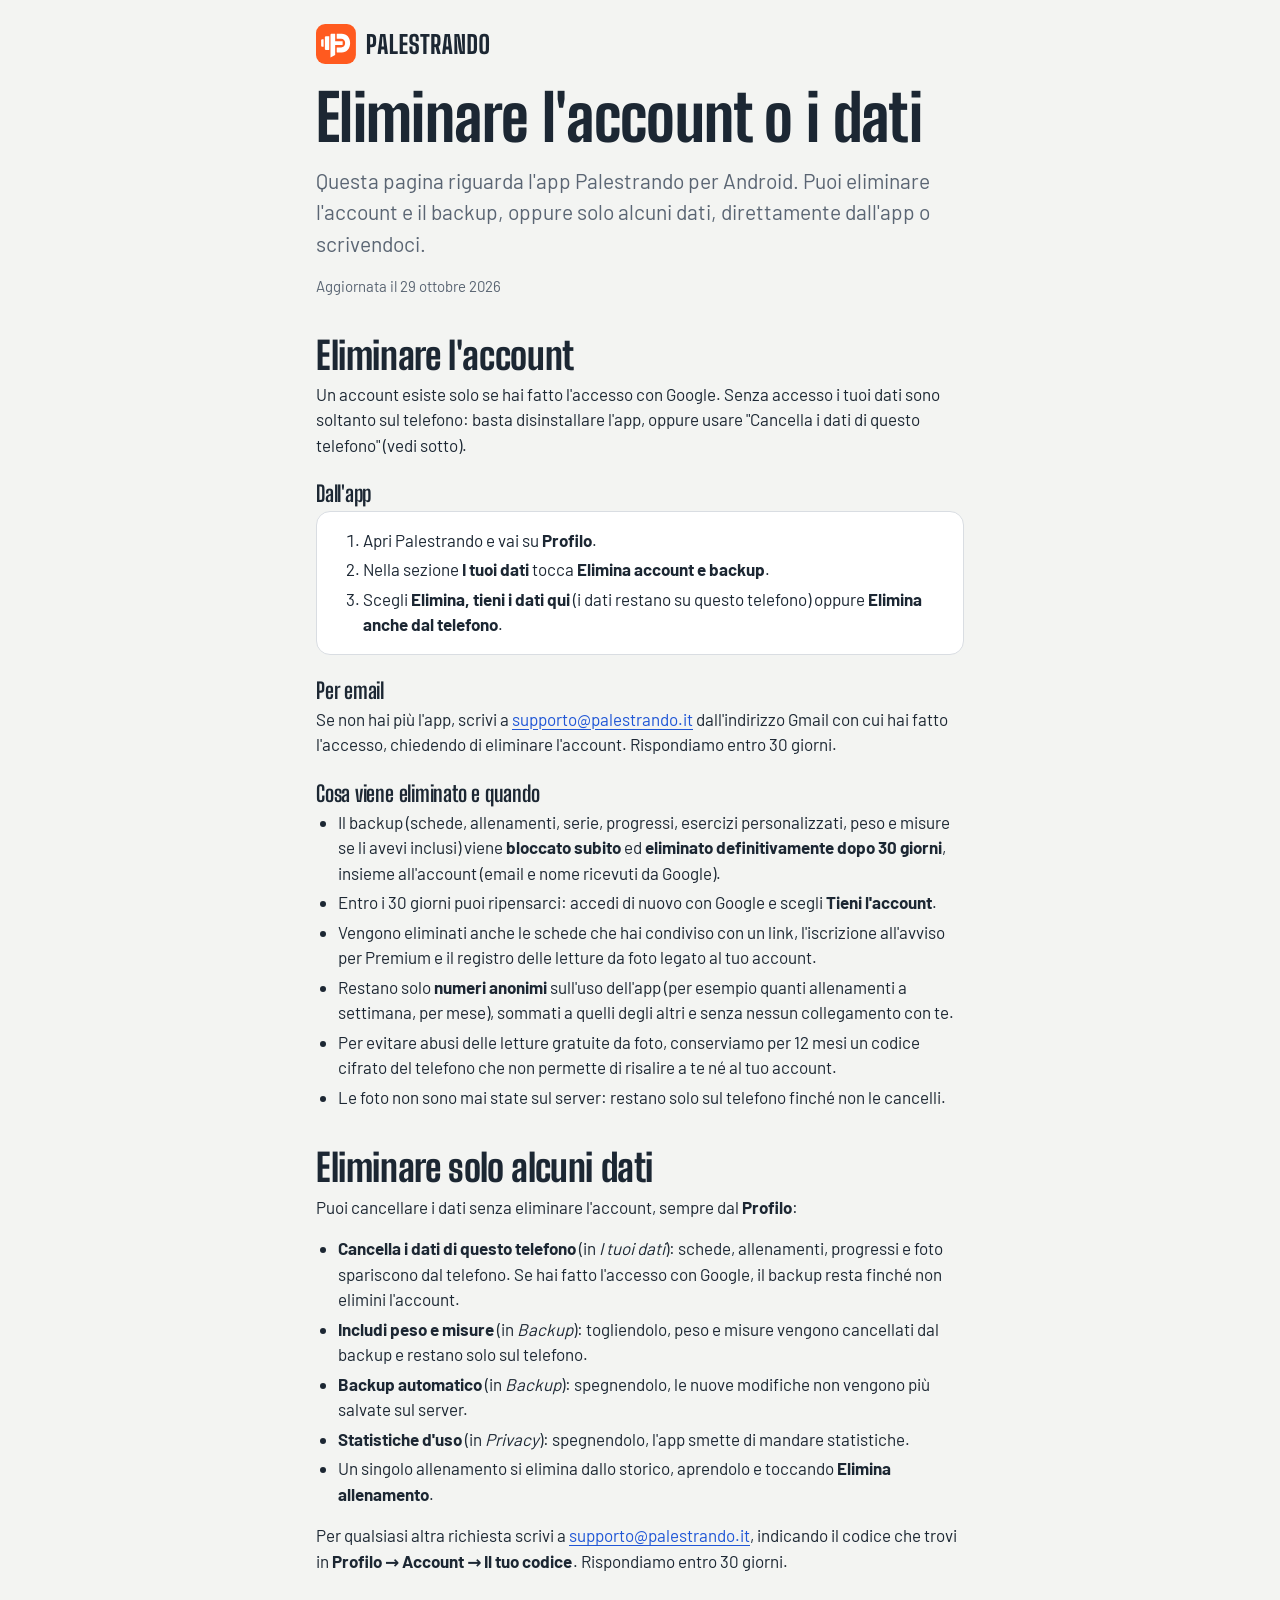
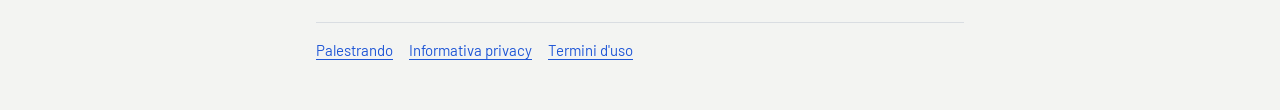
==== elimina-account/index.html @ cab0f7b2 "feat: account and data deletion page Co-Authored-By: Claude Opus 5.5 <noreply@anthropic.com>" ====
<!doctype html>
<html lang="it">
  <head>
    <meta charset="utf-8" />
    <meta name="viewport" content="width=device-width, initial-scale=1" />
    <title>Eliminare l'account o i dati · Palestrando</title>
    <meta
      name="description"
      content="Come eliminare il tuo account Palestrando e il backup, oppure solo alcuni dati, dall'app o per email."
    />
    <link rel="canonical" href="https://palestrando.it/elimina-account/" />
    <meta name="theme-color" content="#F3F4F2" media="(prefers-color-scheme: light)" />
    <meta name="theme-color" content="#121820" media="(prefers-color-scheme: dark)" />
    <link rel="icon" href="/assets/logo/palestrando-icona.svg" type="image/svg+xml" />
    <link rel="stylesheet" href="/assets/site.css" />
  </head>
  <body>
    <main class="doc">
      <header class="site-header">
        <a href="/" aria-label="Palestrando, pagina iniziale">
          <picture>
            <source
              srcset="/assets/logo/palestrando-logo-orizzontale-scuro.svg"
              media="(prefers-color-scheme: dark)"
            />
            <img
              src="/assets/logo/palestrando-logo-orizzontale.svg"
              alt="Palestrando"
              width="175"
              height="40"
            />
          </picture>
        </a>
      </header>

      <h1>Eliminare l'account o i dati</h1>
      <p class="lead">
        Questa pagina riguarda l'app Palestrando per Android. Puoi eliminare l'account e il backup,
        oppure solo alcuni dati, direttamente dall'app o scrivendoci.
      </p>
      <p class="updated">Aggiornata il 29 ottobre 2026</p>

      <h2 id="account">Eliminare l'account</h2>
      <p>
        Un account esiste solo se hai fatto l'accesso con Google. Senza accesso i tuoi dati sono
        soltanto sul telefono: basta disinstallare l'app, oppure usare "Cancella i dati di questo
        telefono" (vedi sotto).
      </p>
      <h3>Dall'app</h3>
      <div class="steps-box">
        <ol>
          <li>Apri Palestrando e vai su <strong>Profilo</strong>.</li>
          <li>Nella sezione <strong>I tuoi dati</strong> tocca <strong>Elimina account e backup</strong>.</li>
          <li>
            Scegli <strong>Elimina, tieni i dati qui</strong> (i dati restano su questo telefono) oppure
            <strong>Elimina anche dal telefono</strong>.
          </li>
        </ol>
      </div>
      <h3>Per email</h3>
      <p>
        Se non hai più l'app, scrivi a
        <a href="mailto:supporto@palestrando.it">supporto@palestrando.it</a> dall'indirizzo Gmail con
        cui hai fatto l'accesso, chiedendo di eliminare l'account. Rispondiamo entro 30 giorni.
      </p>
      <h3>Cosa viene eliminato e quando</h3>
      <ul>
        <li>
          Il backup (schede, allenamenti, serie, progressi, esercizi personalizzati, peso e misure se li
          avevi inclusi) viene <strong>bloccato subito</strong> ed
          <strong>eliminato definitivamente dopo 30 giorni</strong>, insieme all'account (email e nome
          ricevuti da Google).
        </li>
        <li>
          Entro i 30 giorni puoi ripensarci: accedi di nuovo con Google e scegli
          <strong>Tieni l'account</strong>.
        </li>
        <li>
          Vengono eliminati anche le schede che hai condiviso con un link, l'iscrizione all'avviso per
          Premium e il registro delle letture da foto legato al tuo account.
        </li>
        <li>
          Restano solo <strong>numeri anonimi</strong> sull'uso dell'app (per esempio quanti allenamenti
          a settimana, per mese), sommati a quelli degli altri e senza nessun collegamento con te.
        </li>
        <li>
          Per evitare abusi delle letture gratuite da foto, conserviamo per 12 mesi un codice cifrato
          del telefono che non permette di risalire a te né al tuo account.
        </li>
        <li>Le foto non sono mai state sul server: restano solo sul telefono finché non le cancelli.</li>
      </ul>

      <h2 id="dati">Eliminare solo alcuni dati</h2>
      <p>Puoi cancellare i dati senza eliminare l'account, sempre dal <strong>Profilo</strong>:</p>
      <ul>
        <li>
          <strong>Cancella i dati di questo telefono</strong> (in <em>I tuoi dati</em>): schede,
          allenamenti, progressi e foto spariscono dal telefono. Se hai fatto l'accesso con Google, il
          backup resta finché non elimini l'account.
        </li>
        <li>
          <strong>Includi peso e misure</strong> (in <em>Backup</em>): togliendolo, peso e misure vengono
          cancellati dal backup e restano solo sul telefono.
        </li>
        <li>
          <strong>Backup automatico</strong> (in <em>Backup</em>): spegnendolo, le nuove modifiche non
          vengono più salvate sul server.
        </li>
        <li>
          <strong>Statistiche d'uso</strong> (in <em>Privacy</em>): spegnendolo, l'app smette di mandare
          statistiche.
        </li>
        <li>Un singolo allenamento si elimina dallo storico, aprendolo e toccando <strong>Elimina allenamento</strong>.</li>
      </ul>
      <p>
        Per qualsiasi altra richiesta scrivi a
        <a href="mailto:supporto@palestrando.it">supporto@palestrando.it</a>, indicando il codice che trovi
        in <strong>Profilo → Account → Il tuo codice</strong>. Rispondiamo entro 30 giorni.
      </p>

      <nav class="doc-nav" aria-label="Altre pagine">
        <a href="/">Palestrando</a>
        <a href="/privacy/">Informativa privacy</a>
        <a href="/termini/">Termini d'uso</a>
      </nav>
    </main>
  </body>
</html>
---- assets/site.css ----
/*
 * palestrando.it: the "ferro e gesso" design system of the app (palestra/src/ui/theme.ts,
 * palestra/system-design). Chalk background, iron text and "now" panels, the Palestrando
 * orange on the one thing to do, plate colors only to name a workout, green/rust/gold only
 * for data.
 */

@font-face {
  font-family: 'Big Shoulders Display';
  src: url('fonts/big-shoulders-display-800.woff2') format('woff2');
  font-weight: 800;
  font-display: swap;
}
@font-face {
  font-family: 'Big Shoulders Display';
  src: url('fonts/big-shoulders-display-700.woff2') format('woff2');
  font-weight: 700;
  font-display: swap;
}
@font-face {
  font-family: 'Barlow';
  src: url('fonts/barlow-400.woff2') format('woff2');
  font-weight: 400;
  font-display: swap;
}
@font-face {
  font-family: 'Barlow';
  src: url('fonts/barlow-600.woff2') format('woff2');
  font-weight: 600;
  font-display: swap;
}
@font-face {
  font-family: 'Barlow';
  src: url('fonts/barlow-700.woff2') format('woff2');
  font-weight: 700;
  font-display: swap;
}

:root {
  color-scheme: light dark;
  --background: #f3f4f2;
  --surface: #ffffff;
  --border: #d9dde2;
  --text: #1c2733;
  --text-secondary: #5a6573;
  --primary: #1f56d6;
  --accent: #ff5a1f;
  --accent-pressed: #e04812;
  --accent-soft: #ffe8de;
  --on-accent: #ffffff;
  --success: #1e7d49;
  --disabled: #b8bec7;
  --ink: #1c2733;
  --ink-text: #aebbcb;
  --ink-line: rgba(255, 255, 255, 0.14);
  --ink-accent: #7fa6f5;
  --ink-success: #5ccb8c;
  --on-ink: #ffffff;
  --record: #e3a600;
  --plate-blue: #1f56d6;
  --plate-yellow: #f2b705;
  --plate-green: #2a9d5c;
  --on-plate-yellow: #1c2733;

  --display: 'Big Shoulders Display', 'Arial Narrow', sans-serif;
  --body: 'Barlow', system-ui, -apple-system, 'Segoe UI', Roboto, sans-serif;
  --xs: 4px;
  --sm: 8px;
  --md: 16px;
  --lg: 24px;
  --xl: 32px;
  --radius-md: 14px;
  --radius-lg: 20px;
  /* The page runs edge to edge: only the gutter grows with the screen. */
  --gutter: clamp(16px, 4.5vw, 96px);
}

/* The gym at night: iron background, chalk text, raised steel for the "now" panels. */
@media (prefers-color-scheme: dark) {
  :root {
    --background: #121820;
    --surface: #1b232d;
    --border: #2e3946;
    --text: #eceeea;
    --text-secondary: #a7b1bd;
    --primary: #7fa6f5;
    --accent-soft: #3a2219;
    --success: #5ccb8c;
    --disabled: #4b5562;
    --ink: #2b3a4e;
    --ink-text: #bcc8d6;
    --ink-line: rgba(255, 255, 255, 0.16);
    --ink-accent: #9dbbfa;
    --ink-success: #6fd69a;
    --record: #f2c230;
  }
}

*,
*::before,
*::after {
  box-sizing: border-box;
}

html {
  scroll-behavior: smooth;
}
@media (prefers-reduced-motion: reduce) {
  html {
    scroll-behavior: auto;
  }
}

body {
  margin: 0;
  background: var(--background);
  color: var(--text);
  font-family: var(--body);
  font-size: 17px;
  line-height: 1.5;
  -webkit-font-smoothing: antialiased;
}

img,
svg {
  display: block;
}

/* Components set their own display: `hidden` must still win. */
[hidden] {
  display: none !important;
}

a {
  color: var(--primary);
  text-underline-offset: 3px;
}

:focus-visible {
  outline: 3px solid var(--primary);
  outline-offset: 3px;
  border-radius: 4px;
}

.skip {
  position: absolute;
  left: var(--md);
  top: -60px;
  background: var(--surface);
  padding: var(--sm) var(--md);
  border-radius: var(--radius-md);
  z-index: 10;
}
.skip:focus {
  top: var(--md);
}

.wrap {
  padding: 0 var(--gutter);
}

/* --- Type ------------------------------------------------------------------------------ */

h1,
h2,
h3 {
  font-family: var(--display);
  font-weight: 800;
  line-height: 1.05;
  letter-spacing: -0.01em;
  margin: 0;
}
h1 {
  font-size: clamp(56px, 10vw, 280px);
  line-height: 0.88;
}
h2 {
  font-size: clamp(40px, 5vw, 88px);
  line-height: 0.95;
}
h3 {
  font-family: var(--display);
  font-weight: 700;
  font-size: 28px;
  line-height: 1.1;
}
p {
  margin: 0;
}
.lead {
  font-size: clamp(18px, 2.2vw, 21px);
  color: var(--text-secondary);
  max-width: 36em;
}
.eyebrow {
  font-weight: 600;
  font-size: 15px;
  color: var(--text-secondary);
}
.muted {
  color: var(--text-secondary);
}
.small {
  font-size: 15px;
}

/* --- Buttons --------------------------------------------------------------------------- */

/* The main action: orange, big and bold (white on orange is readable large only, 3:1). */
.button {
  display: inline-flex;
  align-items: center;
  justify-content: center;
  gap: var(--sm);
  min-height: 56px;
  padding: 0 var(--lg);
  border-radius: var(--radius-md);
  background: var(--accent);
  color: var(--on-accent);
  font-family: var(--body);
  font-weight: 700;
  font-size: 19px;
  text-decoration: none;
  transition: background-color 0.15s;
}
.button:hover,
.button:active {
  background: var(--accent-pressed);
}
.button.secondary {
  background: var(--surface);
  color: var(--text);
  border: 1.5px solid var(--border);
  font-weight: 600;
  font-size: 17px;
}
.button.secondary:hover {
  background: var(--background);
}

/* The action next to a title: an orange-rimmed pill on a soft fill. */
.pill-action {
  display: inline-flex;
  align-items: center;
  gap: var(--xs);
  min-height: 44px;
  padding: 0 var(--md);
  border-radius: 999px;
  border: 1.5px solid var(--accent);
  background: var(--accent-soft);
  color: var(--text);
  font-weight: 600;
  white-space: nowrap;
  text-decoration: none;
}
.pill-action svg {
  color: var(--accent);
}

/* --- Header ---------------------------------------------------------------------------- */

.site-header {
  padding: var(--md) 0;
}
.site-header img {
  height: 40px;
  width: auto;
}
/* Small phones: logo and pill must share 360 px. */
@media (max-width: 420px) {
  .site-header.over img {
    height: 32px;
  }
  .site-header.over .pill-action {
    min-height: 40px;
    padding: 0 12px;
    font-size: 15px;
  }
}
/* Home: the header floats over the hero, the pill over the iron panel. */
.site-header.over {
  position: absolute;
  inset: 0 0 auto;
  z-index: 2;
  display: flex;
  align-items: center;
  justify-content: space-between;
  gap: var(--md);
  padding: var(--lg) var(--gutter);
}

/* --- Hero: the whole first screen, text on chalk and the phone on an iron panel ----------- */

.hero {
  position: relative;
  display: grid;
  padding: 0;
}
.hero-text {
  display: grid;
  gap: var(--lg);
  justify-items: start;
  align-content: center;
  padding: 112px var(--gutter) 56px;
}
.hero h1 {
  /* Room for the descender of "palestra" under the tight leading. */
  padding-bottom: 0.1em;
}
/* Stacked hero (phones, tablets upright): the headline takes the width it has. */
@media (max-width: 999px) {
  .hero h1 {
    font-size: clamp(56px, 15vw, 150px);
  }
}
.hero h1 span {
  display: block;
}
.hero-actions {
  display: flex;
  flex-wrap: wrap;
  align-items: center;
  gap: var(--md) var(--lg);
}
.hero-note {
  font-size: 15px;
  color: var(--text-secondary);
}
.hero-stage {
  position: relative;
  overflow: hidden;
  display: grid;
  place-items: center;
  padding: 56px var(--gutter);
  background: var(--ink);
}
/* A weight plate seen from the front, cropped by the panel. */
.stage-plate {
  position: absolute;
  width: max(560px, 120%);
  right: -45%;
  bottom: -35%;
  fill: none;
  stroke: var(--ink-line);
  stroke-width: 1.5;
}
.hero-stage .phone {
  position: relative;
}
@media (min-width: 1000px) {
  .hero {
    grid-template-columns: minmax(0, 1.45fr) minmax(440px, 1fr);
    min-height: 100vh;
    min-height: 100svh;
  }
  .hero-text {
    padding-top: 120px;
    padding-bottom: 80px;
  }
  .hero-stage {
    padding-top: 112px;
  }
}
/* On big screens the phone grows with the panel. */
@media (min-width: 1800px) {
  .hero-stage .phone {
    zoom: 1.3;
  }
}
@media (min-width: 2400px) {
  .hero-stage .phone {
    zoom: 1.55;
  }
}

/* One entrance: the headline rises line by line, the phone follows. */
@media (prefers-reduced-motion: no-preference) {
  .hero h1 span,
  .hero-stage .phone {
    animation: rise 0.7s cubic-bezier(0.2, 0.7, 0.2, 1) both;
  }
  .hero h1 span:nth-child(2) {
    animation-delay: 0.08s;
  }
  .hero h1 span:nth-child(3) {
    animation-delay: 0.16s;
  }
  .hero-stage .phone {
    animation-delay: 0.28s;
  }
}
@keyframes rise {
  from {
    opacity: 0;
    transform: translateY(0.4em);
  }
}

/* --- Phone mockup: the workout screen, drawn with the app's own components --------------- */

.phone {
  justify-self: center;
  width: min(340px, 100%);
  padding: 10px;
  border-radius: 44px;
  background: #0b1016;
  box-shadow: 0 30px 60px -30px rgba(28, 39, 51, 0.55);
}
.screen {
  --background: #f3f4f2;
  --surface: #ffffff;
  --border: #d9dde2;
  --text: #1c2733;
  --text-secondary: #5a6573;
  --ink: #1c2733;
  --ink-text: #aebbcb;
  --ink-line: rgba(255, 255, 255, 0.14);
  --ink-accent: #7fa6f5;
  --ink-success: #5ccb8c;
  --success: #1e7d49;
  border-radius: 34px;
  overflow: hidden;
  background: var(--background);
  color: var(--text);
  padding: 18px 16px 16px;
  display: grid;
  gap: 12px;
  font-size: 14px;
  line-height: 1.35;
}
@media (prefers-color-scheme: dark) {
  .screen {
    --background: #121820;
    --surface: #1b232d;
    --border: #2e3946;
    --text: #eceeea;
    --text-secondary: #a7b1bd;
    --ink: #2b3a4e;
    --ink-text: #bcc8d6;
    --ink-line: rgba(255, 255, 255, 0.16);
    --ink-accent: #9dbbfa;
    --ink-success: #6fd69a;
    --success: #5ccb8c;
  }
}
.screen-top {
  display: flex;
  align-items: center;
  gap: 10px;
}
.plate {
  flex: none;
  display: grid;
  place-items: center;
  width: 34px;
  height: 34px;
  border-radius: 50%;
  font-family: var(--display);
  font-weight: 800;
  font-size: 20px;
  box-shadow: inset 0 0 0 3px rgba(0, 0, 0, 0.12);
}
.plate.yellow {
  background: var(--plate-yellow);
  color: var(--on-plate-yellow);
}
.plate.blue {
  background: var(--plate-blue);
  color: #fff;
}
.plate.green {
  background: var(--plate-green);
  color: #fff;
}
.screen-title {
  font-family: var(--display);
  font-weight: 800;
  font-size: 22px;
  line-height: 1;
  flex: 1;
  white-space: nowrap;
  overflow: hidden;
  text-overflow: ellipsis;
}
.screen-count {
  font-weight: 600;
  font-size: 13px;
}
.segments {
  display: grid;
  grid-template-columns: repeat(6, 1fr);
  gap: 4px;
}
.segments span {
  height: 5px;
  border-radius: 999px;
  background: var(--border);
}
.segments .done {
  background: var(--success);
}
.segments .now {
  background: var(--text);
}
.exercise {
  display: flex;
  gap: 12px;
  align-items: center;
}
.exercise-image {
  flex: none;
  width: 64px;
  height: 64px;
  border-radius: 14px;
  background: #d9f2fd;
  display: grid;
  place-items: center;
  color: #1c2733;
}
.exercise-name {
  font-family: var(--display);
  font-weight: 800;
  font-size: 24px;
  line-height: 1.05;
}
.sets {
  display: grid;
  grid-template-columns: repeat(4, 1fr);
  gap: 6px;
}
.set {
  border-radius: 10px;
  padding: 6px 8px;
  background: var(--surface);
  border: 1px solid var(--border);
  font-size: 12px;
}
.set b {
  display: block;
  font-family: var(--display);
  font-weight: 700;
  font-size: 16px;
  white-space: nowrap;
}
@media (max-width: 400px) {
  .set {
    padding: 6px;
  }
  .set b {
    font-size: 14px;
  }
}
.set.done {
  border-color: var(--success);
  color: var(--success);
}
.set.now {
  background: var(--ink);
  border-color: var(--ink);
  color: var(--ink-text);
}
.set.now b {
  color: #fff;
}
.now-panel {
  background: var(--ink);
  color: #fff;
  border-radius: 20px;
  padding: 14px 16px 16px;
  display: grid;
  gap: 6px;
  justify-items: center;
}
.now-label {
  color: var(--ink-accent);
  font-weight: 600;
  font-size: 13px;
  justify-self: start;
}
.hero-numbers {
  display: flex;
  align-items: baseline;
  gap: 10px;
  font-family: var(--display);
  font-weight: 800;
  font-size: 56px;
  line-height: 1;
}
.hero-numbers small {
  font-size: 22px;
  color: var(--ink-text);
  margin-left: 2px;
}
.hero-numbers .times {
  font-size: 30px;
  color: var(--ink-text);
}
.coach {
  font-size: 13px;
  color: var(--ink-text);
  text-align: center;
}
.coach strong {
  color: var(--ink-success);
  font-weight: 600;
}
.strip {
  display: flex;
  justify-content: center;
  align-items: baseline;
  gap: 8px;
  color: var(--text-secondary);
  font-size: 13px;
}
.strip b {
  font-family: var(--display);
  font-weight: 800;
  font-size: 26px;
  color: var(--text);
}
.screen-button {
  border-radius: 14px;
  background: var(--accent);
  color: var(--on-accent);
  font-weight: 700;
  font-size: 19px;
  text-align: center;
  padding: 18px 0;
}

/* --- Sections: full-width rows, separated by background rather than boxes ---------------- */

section {
  padding: clamp(64px, 8vw, 128px) 0;
}
section.surface {
  background: var(--surface);
}
.section-head {
  display: grid;
  gap: var(--md);
  align-content: start;
  margin-bottom: var(--xl);
  max-width: 44em;
}
/* Title on the left, content across the rest of the width. */
@media (min-width: 1100px) {
  .split {
    display: grid;
    grid-template-columns: minmax(300px, 0.75fr) minmax(0, 2fr);
    gap: clamp(48px, 6vw, 128px);
    align-items: start;
  }
  .split .section-head {
    position: sticky;
    top: var(--xl);
    margin-bottom: 0;
  }
}

/* The three steps run across the screen, divided by rules. */
.steps {
  display: grid;
  padding: 0;
  margin: 0;
  list-style: none;
  border-top: 2px solid var(--text);
}
.steps li {
  display: grid;
  gap: var(--sm);
  align-content: start;
  padding: var(--lg) 0 var(--xl);
}
.steps li + li {
  border-top: 1px solid var(--border);
}
.steps .muted {
  max-width: 34em;
}
@media (min-width: 820px) {
  .steps {
    grid-template-columns: repeat(3, 1fr);
  }
  .steps li {
    padding: var(--lg) clamp(24px, 3vw, 56px) 0;
  }
  .steps li:first-child {
    padding-left: 0;
  }
  .steps li + li {
    border-top: 0;
    border-left: 1px solid var(--border);
  }
}
/* Tablets upright: number beside the text, so the stacked steps fill the row. */
@media (min-width: 560px) and (max-width: 819px) {
  .steps li {
    grid-template-columns: 112px 1fr;
    column-gap: var(--lg);
  }
  .steps .step-number {
    grid-row: span 2;
    margin-bottom: 0;
  }
}
.step-number {
  font-family: var(--display);
  font-weight: 800;
  font-size: clamp(96px, 10vw, 176px);
  line-height: 0.85;
  margin-bottom: var(--md);
}

.features {
  display: grid;
  column-gap: var(--xl);
}
.features article {
  display: grid;
  gap: var(--sm);
  align-content: start;
  padding: var(--lg) 0 var(--xl);
  border-top: 1px solid var(--border);
}
@media (min-width: 640px) {
  .features {
    grid-template-columns: repeat(2, 1fr);
  }
}
@media (min-width: 1100px) {
  .features {
    grid-template-columns: repeat(3, 1fr);
  }
}
.card {
  background: var(--surface);
  border: 1px solid var(--border);
  border-radius: var(--radius-lg);
  padding: var(--lg);
  display: grid;
  gap: var(--sm);
  align-content: start;
}
.feature-icon {
  width: 48px;
  height: 48px;
  border-radius: 14px;
  background: var(--background);
  display: grid;
  place-items: center;
  color: var(--text);
  margin-bottom: var(--xs);
}
.premium-tag {
  display: inline-flex;
  align-items: center;
  gap: 6px;
  font-size: 14px;
  font-weight: 600;
  color: var(--text-secondary);
}

/* --- Progress ---------------------------------------------------------------------------- */

.progress {
  align-items: center;
}
.chart-card {
  margin: 0;
  gap: var(--md);
  padding: clamp(16px, 3vw, 48px);
}
@media (min-width: 1100px) {
  .chart-card {
    grid-template-columns: 1.3fr 1fr;
    gap: clamp(32px, 4vw, 64px);
    align-items: end;
  }
}
.chart {
  position: relative;
  display: grid;
  grid-template-columns: repeat(8, 1fr);
  align-items: end;
  gap: clamp(4px, 1.5vw, 14px);
  height: 240px;
  padding-top: 24px;
}
.goal-line {
  position: absolute;
  left: 0;
  right: 0;
  /* 3 workouts (38 px each) above the date under the bars (18 px line, 4 px gap). */
  bottom: 136px;
  border-top: 2px dashed var(--text-secondary);
  opacity: 0.6;
}
.goal-label {
  position: absolute;
  right: 0;
  transform: translateY(-120%);
  font-size: 13px;
  color: var(--text-secondary);
  background: var(--surface);
  padding-left: 6px;
}
.bar {
  display: grid;
  justify-items: center;
  gap: 4px;
  font-size: 12px;
  line-height: 18px;
  white-space: nowrap;
  color: var(--text-secondary);
}
.bar b {
  font-family: var(--display);
  font-weight: 700;
  font-size: 18px;
  line-height: 22px;
  color: var(--text);
}
.bar span {
  width: 100%;
  border-radius: 6px 6px 3px 3px;
  background: var(--disabled);
}
.bar.on span {
  background: var(--success);
}
.bar.current span {
  background: transparent;
  border: 2px solid var(--disabled);
}
.loads {
  display: grid;
  border-top: 1px solid var(--border);
}
.load {
  display: grid;
  grid-template-columns: auto 1fr auto;
  gap: var(--md);
  align-items: center;
  padding: 12px 0;
  border-bottom: 1px solid var(--border);
}
.load-name {
  font-weight: 600;
}
.load-values {
  font-family: var(--display);
  font-weight: 700;
  font-size: 20px;
  color: var(--text-secondary);
  text-align: right;
  white-space: nowrap;
}
.load-gain {
  display: inline-block;
  min-width: 3.4em;
  margin-left: var(--sm);
  font-weight: 800;
  font-size: 22px;
  color: var(--success);
}
@media (max-width: 480px) {
  .load {
    gap: 12px;
  }
  .load-values {
    font-size: 17px;
  }
  .load-gain {
    font-size: 19px;
    min-width: 2.8em;
  }
}

/* --- Privacy ----------------------------------------------------------------------------- */

.privacy {
  display: grid;
  column-gap: var(--xl);
  padding: 0;
  margin: 0;
  list-style: none;
}
@media (min-width: 820px) {
  .privacy {
    grid-template-columns: repeat(2, 1fr);
  }
}
.privacy li {
  display: flex;
  gap: var(--md);
  align-items: flex-start;
  padding: var(--lg) 0;
  border-top: 1px solid var(--border);
}
.privacy svg {
  flex: none;
  color: var(--success);
  margin-top: 2px;
}

/* --- Closing band and footer --------------------------------------------------------------- */

.band {
  background: var(--ink);
  color: var(--on-ink);
}
.band .wrap {
  display: grid;
  gap: var(--lg);
  justify-items: start;
}
.band .muted {
  color: var(--ink-text);
  max-width: 34em;
}
.band-brand {
  display: flex;
  align-items: center;
  gap: var(--lg);
}
.band-brand img {
  width: 80px;
  height: 80px;
}
@media (max-width: 600px) {
  .band-brand {
    flex-direction: column;
    align-items: flex-start;
  }
}
@media (min-width: 820px) {
  .band .wrap {
    grid-template-columns: 1fr auto;
    align-items: center;
  }
}
.store {
  display: inline-flex;
  align-items: center;
  gap: 10px;
  min-height: 56px;
  padding: 0 var(--lg);
  border-radius: var(--radius-md);
  border: 1.5px solid var(--ink-line);
  color: var(--on-ink);
  font-weight: 600;
}

.site-footer {
  padding: 40px 0 56px;
  color: var(--text-secondary);
  font-size: 15px;
}
.site-footer .wrap {
  display: grid;
  gap: var(--md);
}
@media (min-width: 820px) {
  .site-footer .wrap {
    grid-template-columns: auto 1fr;
    gap: var(--xl);
    align-items: center;
  }
  .site-footer p {
    justify-self: end;
    text-align: right;
  }
}
.footer-brand {
  display: flex;
  align-items: center;
  gap: var(--sm);
  color: var(--text);
  font-family: var(--display);
  font-weight: 800;
  font-size: 20px;
  letter-spacing: 0.04em;
}
.footer-brand img {
  width: 28px;
  height: 28px;
}

/* --- Small pages (shared plan, 404) ------------------------------------------------------- */

.narrow {
  max-width: 520px;
  margin: 0 auto;
  padding: var(--lg) var(--md) 48px;
  display: grid;
  gap: var(--md);
}
.narrow .site-header {
  padding: 0 0 var(--sm);
}
.now-card {
  background: var(--ink);
  color: var(--on-ink);
  border-radius: var(--radius-lg);
  padding: var(--lg);
  display: grid;
  gap: var(--sm);
}
.now-card .label {
  color: var(--ink-accent);
  font-weight: 600;
  font-size: 15px;
}
.now-card h1 {
  font-size: 40px;
}
.code {
  font-family: var(--display);
  font-weight: 800;
  font-size: 48px;
  letter-spacing: 0.08em;
  line-height: 1;
}
.narrow .button {
  width: 100%;
}

/* --- Documents (privacy, terms, account deletion) --------------------------------------- */

.doc {
  max-width: 680px;
  margin: 0 auto;
  padding: var(--lg) var(--md) 48px;
}
.doc .site-header {
  padding: 0 0 var(--lg);
}
.doc h1 {
  font-size: clamp(44px, 8vw, 64px);
  line-height: 0.95;
}
.doc h2 {
  font-size: clamp(30px, 5vw, 38px);
  margin: 40px 0 var(--sm);
  scroll-margin-top: var(--md);
}
.doc h3 {
  font-size: 22px;
  margin: var(--lg) 0 var(--xs);
}
.doc p,
.doc ul,
.doc ol {
  margin: 0 0 var(--md);
}
.doc ul,
.doc ol {
  padding-left: 1.3em;
}
.doc li + li {
  margin-top: var(--xs);
}
.doc .lead {
  margin-top: var(--md);
}
.doc .updated {
  margin-top: var(--sm);
  font-size: 15px;
  color: var(--text-secondary);
}
.doc .steps-box {
  background: var(--surface);
  border: 1px solid var(--border);
  border-radius: var(--radius-md);
  padding: var(--md) var(--lg);
  margin: 0 0 var(--md);
}
.doc .steps-box ol {
  margin: 0;
}
.doc-nav {
  display: flex;
  flex-wrap: wrap;
  gap: var(--md);
  margin-top: 48px;
  padding-top: var(--md);
  border-top: 1px solid var(--border);
  font-size: 15px;
}
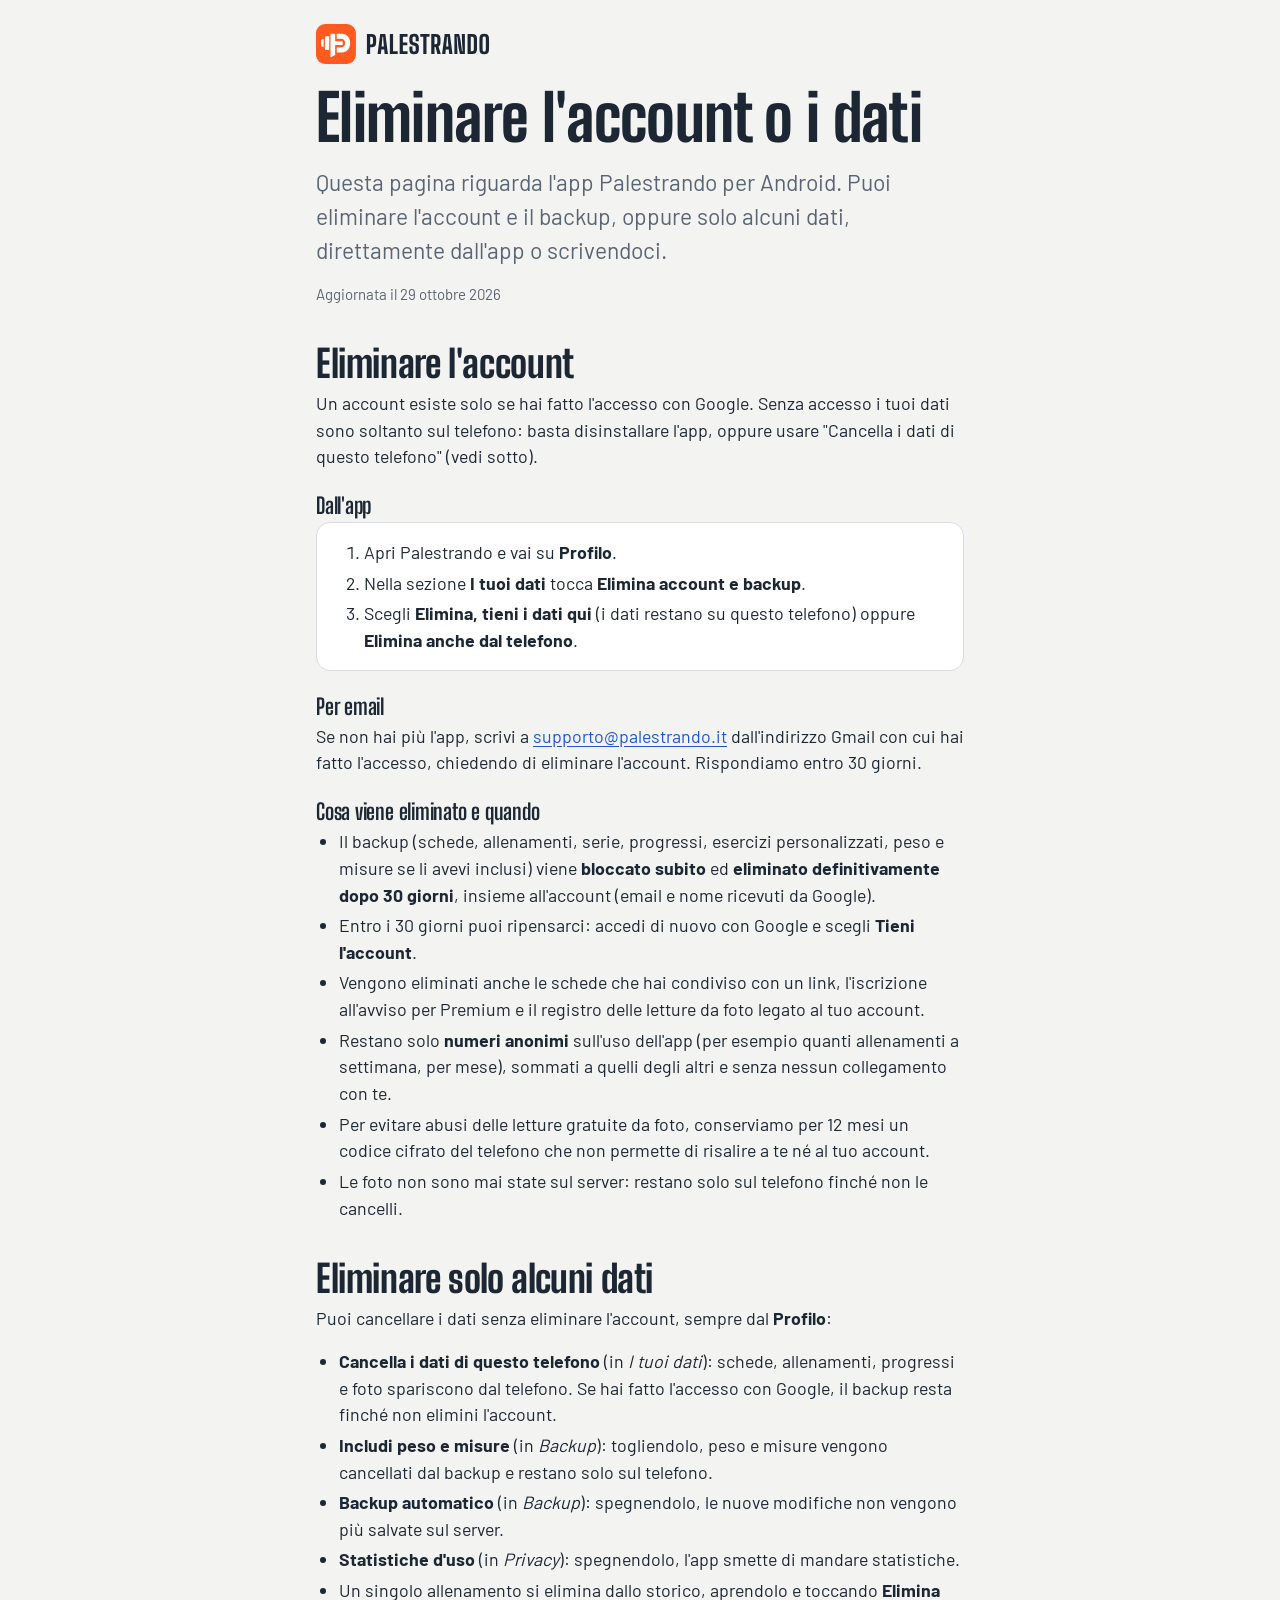
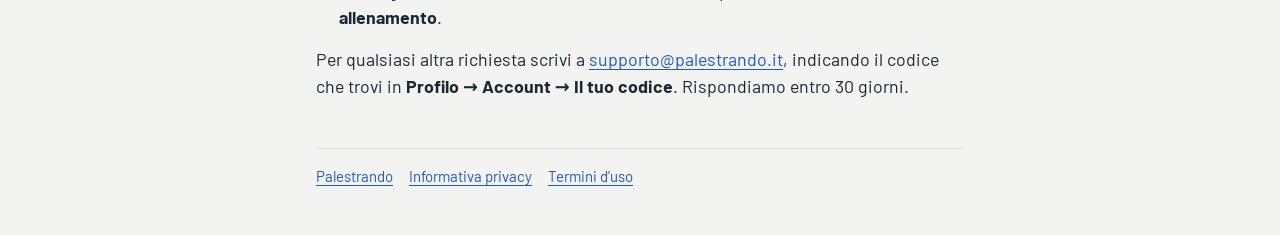
==== commit 92b68940: "feat(seo): sitemap, robots, structured data and beginner FAQ; larger desktop type - robots.txt and s" ====
--- a/elimina-account/index.html
+++ b/elimina-account/index.html
@@ -12,6 +12,8 @@
     <meta name="theme-color" content="#F3F4F2" media="(prefers-color-scheme: light)" />
     <meta name="theme-color" content="#121820" media="(prefers-color-scheme: dark)" />
     <link rel="icon" href="/assets/logo/palestrando-icona.svg" type="image/svg+xml" />
+    <link rel="icon" href="/assets/icons/palestrando-icona-48.png" sizes="48x48" />
+    <link rel="apple-touch-icon" href="/assets/icons/palestrando-icona-192.png" />
     <link rel="stylesheet" href="/assets/site.css" />
   </head>
   <body>
--- a/assets/site.css
+++ b/assets/site.css
@@ -116,7 +116,8 @@
   background: var(--background);
   color: var(--text);
   font-family: var(--body);
-  font-size: 17px;
+  /* 17 px on phones, up to 20 px on wide desktops so the copy keeps pace with the headlines. */
+  font-size: clamp(17px, 0.45vw + 12px, 20px);
   line-height: 1.5;
   -webkit-font-smoothing: antialiased;
 }
@@ -181,20 +182,20 @@
 h3 {
   font-family: var(--display);
   font-weight: 700;
-  font-size: 28px;
+  font-size: clamp(26px, 1vw + 14px, 36px);
   line-height: 1.1;
 }
 p {
   margin: 0;
 }
 .lead {
-  font-size: clamp(18px, 2.2vw, 21px);
+  font-size: clamp(18px, 1vw + 10px, 27px);
   color: var(--text-secondary);
   max-width: 36em;
 }
 .eyebrow {
   font-weight: 600;
-  font-size: 15px;
+  font-size: clamp(16px, 0.9vw + 8px, 26px);
   color: var(--text-secondary);
 }
 .muted {
@@ -219,7 +220,7 @@
   color: var(--on-accent);
   font-family: var(--body);
   font-weight: 700;
-  font-size: 19px;
+  font-size: clamp(19px, 0.4vw + 14px, 22px);
   text-decoration: none;
   transition: background-color 0.15s;
 }
@@ -323,7 +324,7 @@
   gap: var(--md) var(--lg);
 }
 .hero-note {
-  font-size: 15px;
+  font-size: clamp(15px, 0.5vw + 9px, 19px);
   color: var(--text-secondary);
 }
 .hero-stage {
@@ -756,9 +757,27 @@
   display: inline-flex;
   align-items: center;
   gap: 6px;
-  font-size: 14px;
+  font-size: 0.85em;
   font-weight: 600;
   color: var(--text-secondary);
+}
+
+/* Questions of a beginner: two columns of question and answer, divided by rules. */
+.faq {
+  display: grid;
+  column-gap: var(--xl);
+}
+.faq article {
+  display: grid;
+  gap: var(--sm);
+  align-content: start;
+  padding: var(--lg) 0 var(--xl);
+  border-top: 1px solid var(--border);
+}
+@media (min-width: 820px) {
+  .faq {
+    grid-template-columns: repeat(2, 1fr);
+  }
 }
 
 /* --- Progress ---------------------------------------------------------------------------- */
@@ -800,7 +819,7 @@
   position: absolute;
   right: 0;
   transform: translateY(-120%);
-  font-size: 13px;
+  font-size: clamp(13px, 0.3vw + 10px, 16px);
   color: var(--text-secondary);
   background: var(--surface);
   padding-left: 6px;
@@ -809,7 +828,7 @@
   display: grid;
   justify-items: center;
   gap: 4px;
-  font-size: 12px;
+  font-size: clamp(12px, 0.3vw + 9px, 15px);
   line-height: 18px;
   white-space: nowrap;
   color: var(--text-secondary);
@@ -927,6 +946,9 @@
 .band-brand img {
   width: 80px;
   height: 80px;
+}
+.band-brand h2 {
+  margin-bottom: var(--sm);
 }
 @media (max-width: 600px) {
   .band-brand {
@@ -955,7 +977,7 @@
 .site-footer {
   padding: 40px 0 56px;
   color: var(--text-secondary);
-  font-size: 15px;
+  font-size: 0.88em;
 }
 .site-footer .wrap {
   display: grid;
@@ -971,6 +993,15 @@
     justify-self: end;
     text-align: right;
   }
+  .footer-nav {
+    grid-column: 1 / -1;
+    justify-self: end;
+  }
+}
+.footer-nav {
+  display: flex;
+  flex-wrap: wrap;
+  gap: var(--sm) var(--lg);
 }
 .footer-brand {
   display: flex;
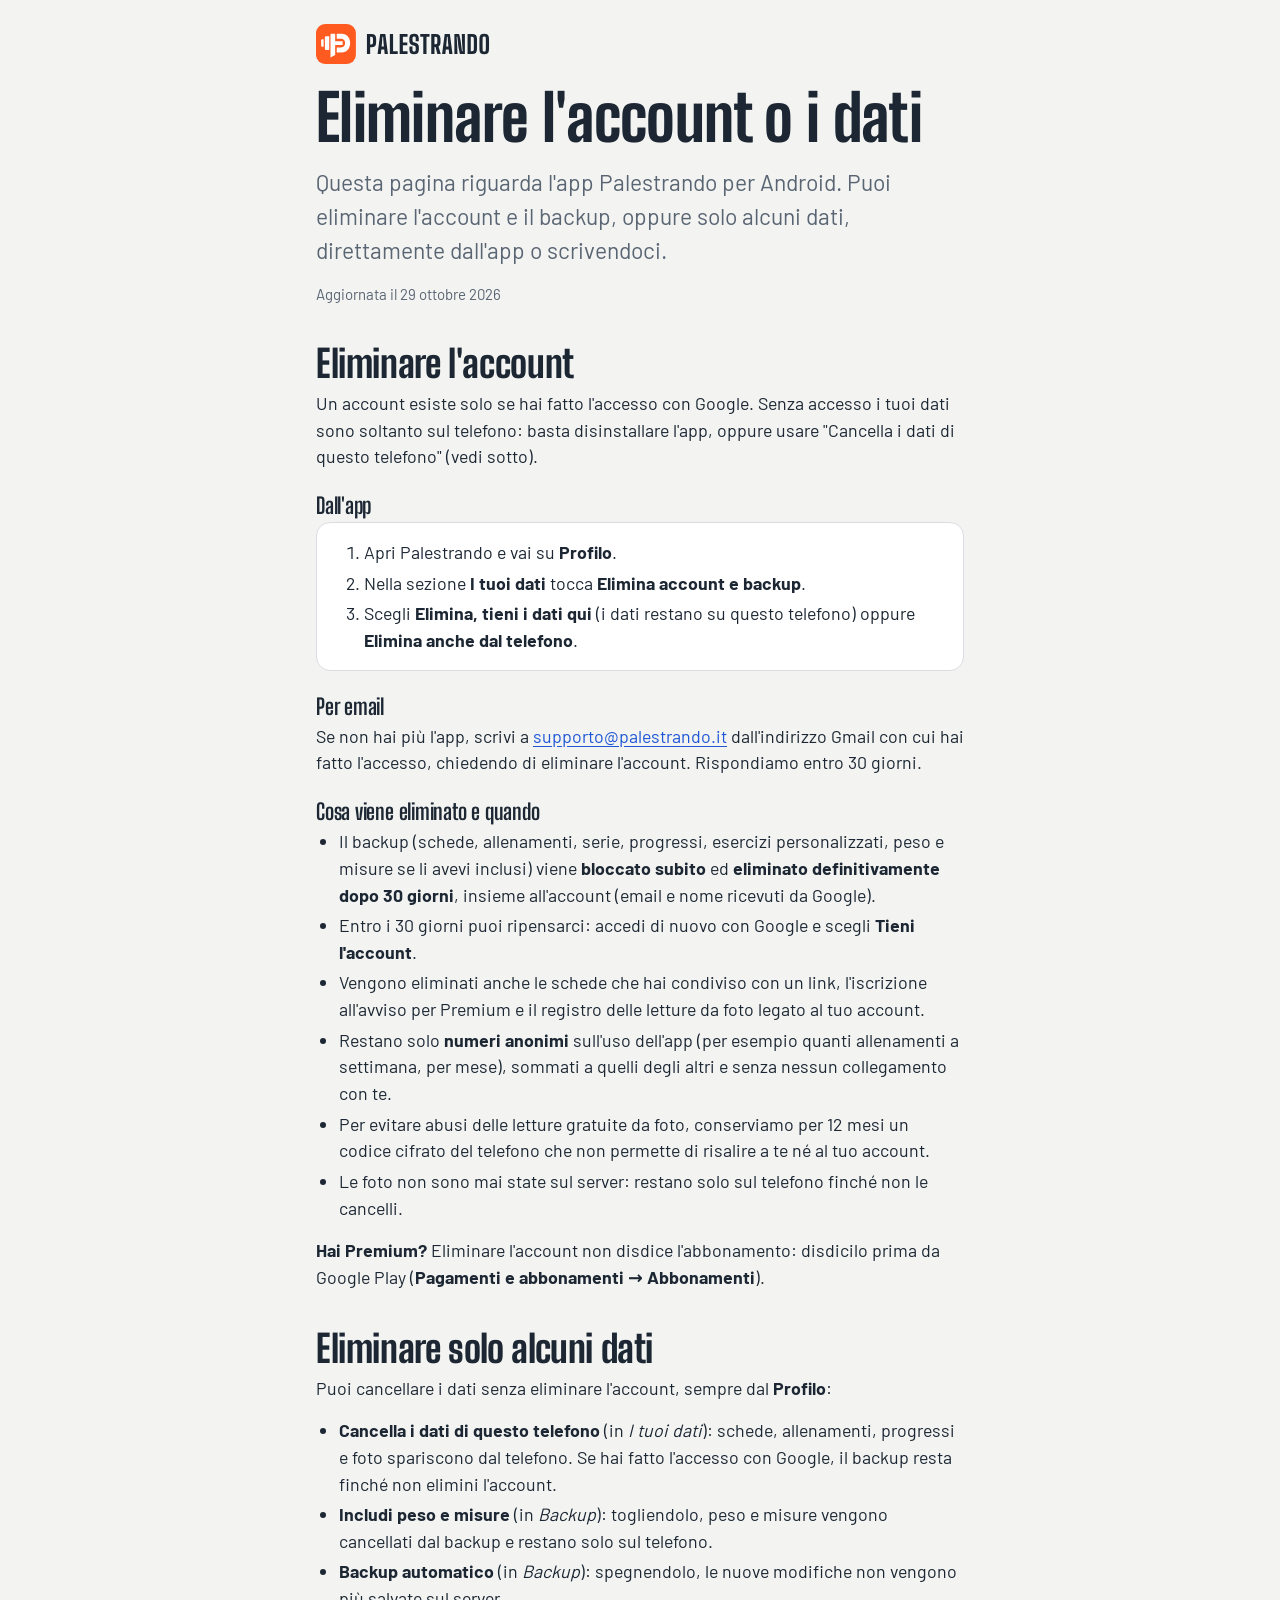
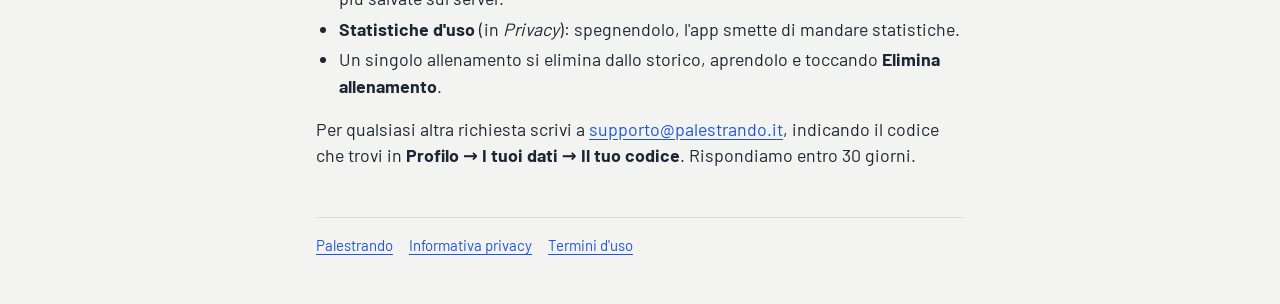
==== commit 9a4a8c4a: "Premium on sale: privacy, terms and home page updated Co-Authored-By: Claude Opus 5.5 <noreply@anthr" ====
--- a/elimina-account/index.html
+++ b/elimina-account/index.html
@@ -92,6 +92,11 @@
         <li>Le foto non sono mai state sul server: restano solo sul telefono finché non le cancelli.</li>
       </ul>
 
+      <p>
+        <strong>Hai Premium?</strong> Eliminare l'account non disdice l'abbonamento: disdicilo prima da
+        Google Play (<strong>Pagamenti e abbonamenti → Abbonamenti</strong>).
+      </p>
+
       <h2 id="dati">Eliminare solo alcuni dati</h2>
       <p>Puoi cancellare i dati senza eliminare l'account, sempre dal <strong>Profilo</strong>:</p>
       <ul>
@@ -117,7 +122,7 @@
       <p>
         Per qualsiasi altra richiesta scrivi a
         <a href="mailto:supporto@palestrando.it">supporto@palestrando.it</a>, indicando il codice che trovi
-        in <strong>Profilo → Account → Il tuo codice</strong>. Rispondiamo entro 30 giorni.
+        in <strong>Profilo → I tuoi dati → Il tuo codice</strong>. Rispondiamo entro 30 giorni.
       </p>
 
       <nav class="doc-nav" aria-label="Altre pagine">
--- a/assets/site.css
+++ b/assets/site.css
@@ -596,12 +596,12 @@
   font-size: 30px;
   color: var(--ink-text);
 }
-.coach {
+.why {
   font-size: 13px;
   color: var(--ink-text);
   text-align: center;
 }
-.coach strong {
+.why strong {
   color: var(--ink-success);
   font-weight: 600;
 }
